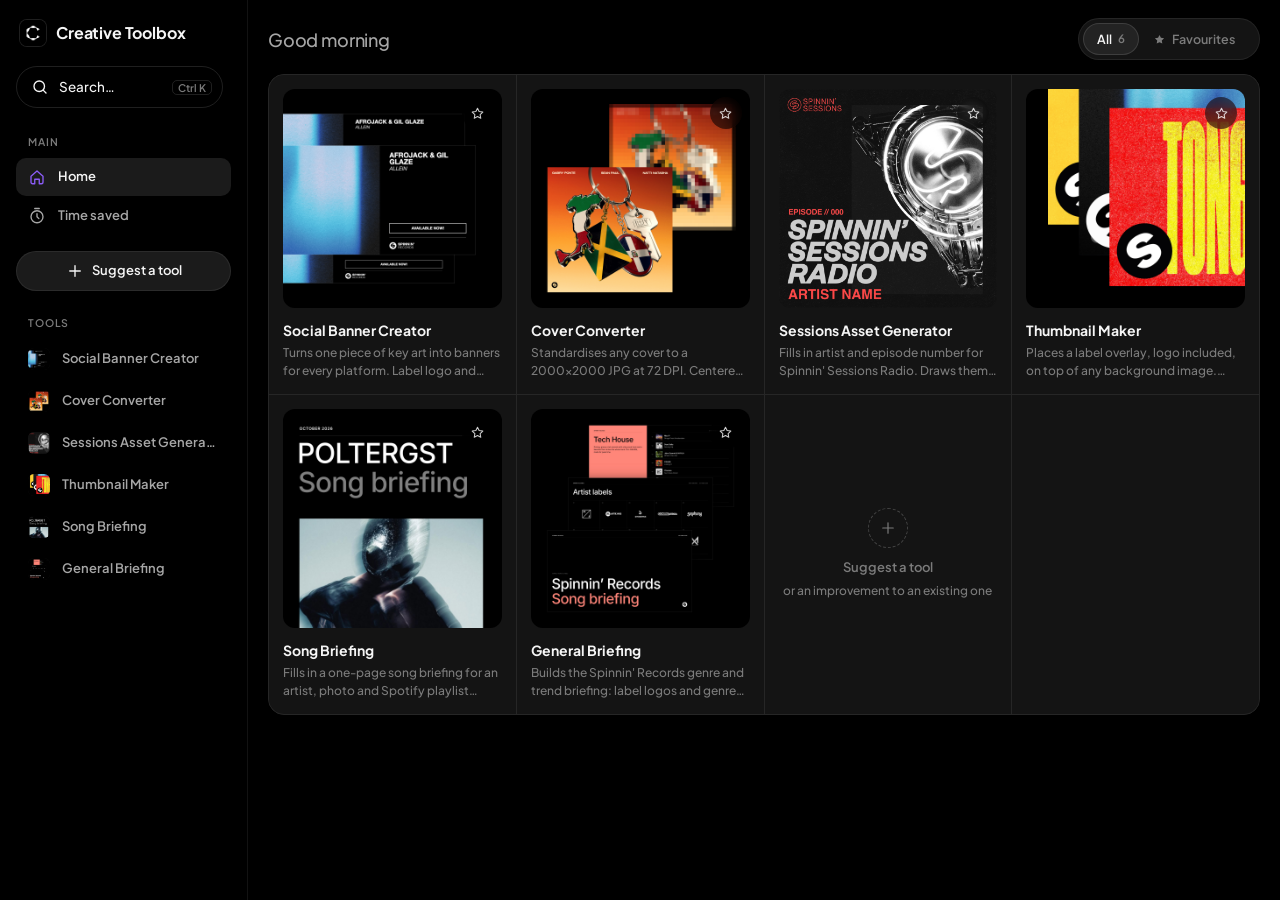
==== index.html @ 14f4c45e "Milestones: 1, 2.5 and 5 hours, then every 5 hours The ring shows the way from the last milestone to" ====
<!DOCTYPE html>
<html lang="en">
<head>
<meta charset="utf-8">
<meta name="viewport" content="width=device-width, initial-scale=1.0">
<title>Creative Toolbox</title>
<link rel="icon" type="image/png" href="favicon.png?v=2">
<link rel="preconnect" href="https://fonts.googleapis.com">
<link rel="preconnect" href="https://fonts.gstatic.com" crossorigin>
<link href="https://fonts.googleapis.com/css2?family=Plus+Jakarta+Sans:wght@400;500;600;700&display=swap" rel="stylesheet">
<link rel="stylesheet" href="shared/motion.css">
<link rel="stylesheet" href="shared/shell.css">
<script src="shared/motion.js" defer></script>
<style>
  /* ---------- Toolbox design system ----------
     An app on black: navigation left, the work on the right.
     Panels are dark grey, grids are divided by hairlines. Colour is small and meaningful:
     purple = selected, orange = a count or a favourite. */
  :root{
    --bg: #000;
    --panel: #141414;
    --panel-2: #1b1b1b;
    --panel-3: #232323;
    --line: rgba(255,255,255,0.07);
    --line-2: rgba(255,255,255,0.12);
    --line-3: rgba(255,255,255,0.2);
    --text: #f5f5f5;
    --muted: #a6a6a6;
    --faint: #7b7b7b;
    --purple: #8b5cf6;
    --orange: #f97316;
    --green: #34d399;
    --red: #f87171;
    --font: 'Plus Jakarta Sans', 'Inter', -apple-system, system-ui, "Segoe UI", Roboto, Helvetica, Arial, sans-serif;
    --r: 16px;
    --r-sm: 10px;
  }
  *{ box-sizing: border-box; }
  html{ background: var(--bg); }
  body{ margin: 0; background: var(--bg); color: var(--text); font: 500 13.5px/1.5 var(--font); -webkit-font-smoothing: antialiased; }
  ::selection{ background: var(--purple); color: #fff; }
  a{ color: inherit; text-decoration: none; }
  button{ font: inherit; color: inherit; cursor: pointer; }
  :focus-visible{ outline: 2px solid var(--purple); outline-offset: 2px; }
  [hidden]{ display: none !important; }
  svg.i{ width: 18px; height: 18px; stroke: currentColor; fill: none; stroke-width: 1.6; stroke-linecap: round; stroke-linejoin: round; flex: none; }

  /* ---------- middle: the work ---------- */
  .center{ min-width: 0; padding: 18px 20px 28px; }
  .bar{ display: flex; align-items: center; gap: 14px; height: 42px; margin-bottom: 14px; }
  .bar h1{ font-size: 18px; font-weight: 700; letter-spacing: -0.01em; margin: 0; }
  .bar h1 span{ font-weight: 500; color: var(--muted); }
  .tabs{ margin-left: auto; display: flex; gap: 22px; }
  .tabs button{ background: none; border: none; padding: 8px 0; font-weight: 600; font-size: 13px; color: var(--faint); border-bottom: 2px solid transparent; transition: color .15s ease, border-color .15s ease; }
  .tabs button:hover{ color: var(--muted); }
  .tabs button.on{ color: var(--text); border-bottom-color: var(--text); }

  /* All / Favourites: a pill that slides to the chosen side */
  .seg{ position: relative; margin-left: auto; display: inline-flex; padding: 4px; border-radius: 9999px; background: var(--panel); border: 1px solid var(--line); }
  .bar-end{ margin-left: auto; display: flex; align-items: center; gap: 10px; }
  .bar-end .seg{ margin-left: 0; }
  .seg-thumb{ position: absolute; top: 4px; bottom: 4px; left: 4px; width: 0; border-radius: 9999px; background: var(--panel-3); box-shadow: inset 0 0 0 1px var(--line-2); transition: left .28s cubic-bezier(.2,.8,.2,1), width .28s cubic-bezier(.2,.8,.2,1); }
  .seg button{ position: relative; z-index: 1; display: inline-flex; align-items: center; gap: 6px; height: 32px; padding: 0 14px; border: none; background: none; border-radius: 9999px; color: var(--faint); font-weight: 600; font-size: 12.5px; transition: color .2s ease; }
  .seg button:hover{ color: var(--muted); }
  .seg button.on{ color: var(--text); }
  .seg button span{ font-weight: 600; color: var(--faint); font-size: 11.5px; }
  .seg svg{ width: 13px; height: 13px; fill: currentColor; }
  .seg button.on svg{ color: var(--orange); }
  .no-favs{ display: flex; flex-direction: column; align-items: center; text-align: center; gap: 6px; padding: 70px 20px; border: 1px dashed var(--line-2); border-radius: var(--r); color: var(--muted); }
  .no-favs span{ width: 48px; height: 48px; border-radius: 9999px; background: var(--panel); display: grid; place-items: center; color: var(--orange); margin-bottom: 6px; }
  .no-favs svg{ width: 20px; height: 20px; fill: currentColor; }
  .no-favs b{ color: var(--text); font-size: 15px; }
  .no-favs p{ margin: 0; font-size: 13px; max-width: 34ch; color: var(--faint); }

  /* tools in a hairline grid, like a calendar month */
  .board{ display: grid; grid-template-columns: repeat(4, minmax(0, 1fr)); gap: 1px; background: #262626; border-radius: var(--r); overflow: hidden; border: 1px solid #262626; }
  .tile-wrap{ position: relative; background: var(--panel); min-height: 100%; }
  .card{ display: flex; flex-direction: column; height: 100%; padding: 14px; transition: background-color .15s ease; }
  a.card:hover{ background: #191919; }
  .card-image{ aspect-ratio: 1 / 1; border-radius: 12px; overflow: hidden; background: #000; display: grid; place-items: center; color: var(--faint); box-shadow: inset 0 0 0 1px var(--line); }
  .card-image img{ width: 100%; height: 100%; object-fit: cover; object-position: top; transition: transform .5s cubic-bezier(.2,.8,.2,1); }
  a.card:hover .card-image img{ transform: scale(1.04); }
  .card-image svg{ width: 34px; height: 34px; stroke: currentColor; fill: none; stroke-width: 1.4; stroke-linecap: round; stroke-linejoin: round; }
  .card-content{ padding-top: 12px; }
  .card-title{ font-size: 14px; font-weight: 700; margin: 0 0 3px; display: flex; align-items: center; gap: 8px; flex-wrap: wrap; }
  .card-desc{ font-size: 12px; font-weight: 500; line-height: 1.5; color: var(--faint); margin: 0; display: -webkit-box; -webkit-line-clamp: 2; -webkit-box-orient: vertical; overflow: hidden; }
  .card-badge{ font-size: 10.5px; font-weight: 700; color: #fff; background: var(--purple); border-radius: 5px; padding: 1px 7px; }
  .card.soon .card-badge{ background: var(--panel-3); color: var(--muted); }
  .card.soon{ opacity: .6; }
  /* favourite: a star on the thumbnail, top right */
  .fav{ position: absolute; top: 22px; right: 22px; width: 32px; height: 32px; border-radius: 9999px; border: none; background: rgba(0,0,0,0.55); backdrop-filter: blur(8px); color: rgba(255,255,255,0.8); display: grid; place-items: center; transition: color .15s ease, background-color .15s ease; }
  .fav:hover{ color: #fff; background: rgba(0,0,0,0.8); }
  .fav svg{ width: 15px; height: 15px; stroke: currentColor; fill: none; stroke-width: 1.7; stroke-linejoin: round; }
  .fav.on{ color: var(--orange); }
  .fav.on svg{ fill: currentColor; }
  .filler{ background: var(--panel); min-height: 160px; }
  .suggest{ display: flex; flex-direction: column; align-items: center; justify-content: center; gap: 10px; background: var(--panel); color: var(--faint); font-weight: 600; font-size: 13px; min-height: 160px; transition: color .15s ease, background-color .15s ease; }
  .suggest:hover{ color: var(--text); background: #191919; }
  .suggest span{ width: 40px; height: 40px; border-radius: 9999px; border: 1px dashed var(--line-3); display: grid; place-items: center; }
  .suggest small{ display: block; margin-top: -6px; font-size: 12px; font-weight: 500; color: var(--faint); }
  .empty{ color: var(--faint); font-size: 13px; padding: 18px 2px; margin: 0; }

  /* time saved view */
  .sheet{ display: grid; grid-template-columns: repeat(12, minmax(0, 1fr)); gap: 1px; background: #262626; border-radius: var(--r); overflow: hidden; border: 1px solid #262626; }
  .cell{ grid-column: span 12; background: var(--panel); padding: 18px 20px 20px; min-width: 0; }
  .c3{ grid-column: span 3; } .c4{ grid-column: span 4; } .c5{ grid-column: span 5; } .c7{ grid-column: span 7; } .c8{ grid-column: span 8; }
  .cell-head{ display: flex; align-items: center; gap: 8px; font-size: 11px; font-weight: 600; letter-spacing: .07em; text-transform: uppercase; color: var(--faint); margin-bottom: 12px; }
  .cell-head .end{ margin-left: auto; text-transform: none; letter-spacing: 0; font-size: 12px; font-weight: 500; }
  .num{ font-size: 30px; font-weight: 700; letter-spacing: -0.02em; line-height: 1.1; }
  .num small{ font-size: 17px; color: var(--muted); font-weight: 600; }
  .num-sub{ font-size: 12.5px; color: var(--muted); margin-top: 4px; font-weight: 500; }
  .up{ display: inline-grid; place-items: center; width: 15px; height: 15px; border-radius: 9999px; background: var(--green); color: #032015; margin-right: 4px; vertical-align: -2px; }
  .up svg{ width: 9px; height: 9px; stroke: currentColor; stroke-width: 3; fill: none; }
  .chart{ position: relative; height: 260px; margin-top: 16px; }
  .chart svg{ width: 100%; height: 100%; display: block; overflow: visible; }
  .chart .axis{ fill: var(--faint); font: 500 11px var(--font); }
  .chart .gl{ stroke: rgba(255,255,255,0.06); }
  .tip{ position: absolute; transform: translate(-50%, calc(-100% - 12px)); background: var(--panel-3); border: 1px solid var(--line-2); border-radius: 10px; padding: 7px 11px; pointer-events: none; white-space: nowrap; font-size: 12px; box-shadow: 0 12px 30px rgba(0,0,0,0.5); }
  .tip span{ color: var(--muted); display: block; margin-bottom: 1px; }
  .tip b{ font-weight: 700; font-size: 13px; }
  .xpill{ position: absolute; bottom: -3px; transform: translateX(-50%); white-space: nowrap; background: var(--purple); color: #fff; border-radius: 6px; padding: 2px 9px; font-size: 11.5px; font-weight: 700; pointer-events: none; }

  /* milestone */
  .milestone{ display: flex; flex-direction: column; }
  /* a ring of ticks, filled up to where the team is */
  .gauge{ position: relative; width: 210px; max-width: 100%; aspect-ratio: 1; margin: 0 auto; }
  .gauge svg{ width: 100%; height: 100%; display: block; }
  .gauge line{ stroke-linecap: round; stroke-width: 3.2; transition: stroke .25s ease; }
  .gauge-in{ position: absolute; inset: 0; display: flex; flex-direction: column; align-items: center; justify-content: center; text-align: center; }
  .gauge-goal{ font-size: 36px; font-weight: 700; letter-spacing: -0.03em; line-height: 1; }
  .gauge-goal small{ font-size: 18px; color: var(--muted); font-weight: 600; }
  .gauge-pct{ font-size: 12px; color: var(--muted); font-weight: 600; margin-top: 6px; }
  .pace{ display: flex; align-items: center; gap: 12px; padding: 12px 14px; border-radius: 12px; background: var(--panel-2); border: 1px solid var(--line); margin-top: 14px; }
  .pace-ic{ width: 32px; height: 32px; border-radius: 9999px; background: rgba(139,92,246,0.22); color: #ddd6fe; display: grid; place-items: center; flex: none; }
  .pace-ic svg{ width: 15px; height: 15px; stroke: currentColor; stroke-width: 2; fill: none; stroke-linecap: round; stroke-linejoin: round; }
  .pace b{ display: block; font-size: 13.5px; font-weight: 700; }
  .pace div span{ display: block; font-size: 12px; color: var(--faint); font-weight: 500; }
  .ms-done{ display: flex; flex-wrap: wrap; gap: 6px; margin-top: 12px; min-height: 22px; }
  .ms-done span{ display: inline-flex; align-items: center; gap: 4px; font-size: 11px; font-weight: 700; border-radius: 6px; padding: 2px 8px; background: var(--panel-3); color: var(--muted); }
  .ms-done svg{ width: 11px; height: 11px; stroke: var(--green); stroke-width: 3; fill: none; }

  /* calendar: one square per day, weeks as columns */
  .cal-top{ display: flex; align-items: flex-end; gap: 36px; margin-bottom: 18px; flex-wrap: wrap; }
  .cal-legend{ margin-left: auto; display: flex; align-items: center; gap: 4px; font-size: 11px; color: var(--faint); font-weight: 600; }
  .cal-legend i{ width: 12px; height: 12px; border-radius: 3px; }
  .cal{ position: relative; display: grid; grid-auto-flow: column; grid-template-rows: auto repeat(7, 1fr); gap: 4px; }
  .cal .m{ font-size: 11px; color: var(--faint); font-weight: 600; height: 16px; white-space: nowrap; }
  .cal .d{ font-size: 10.5px; color: var(--faint); font-weight: 600; display: flex; align-items: center; padding-right: 6px; }
  .cal .c{ aspect-ratio: 1; border-radius: 5px; min-width: 0; }
  .cal .c.future{ background: transparent; box-shadow: inset 0 0 0 1px rgba(255,255,255,0.04); }
  .l0{ background: var(--panel-3); }
  .l1{ background: rgba(139,92,246,0.3); }
  .l2{ background: rgba(139,92,246,0.55); }
  .l3{ background: rgba(139,92,246,0.8); }
  .l4{ background: #a78bfa; }
  .cal .c.today{ box-shadow: 0 0 0 1.5px #fff; }

  .tag{ font-size: 11px; font-weight: 600; color: var(--orange); border: 1px solid rgba(249,115,22,0.4); border-radius: 6px; padding: 2px 8px; }

  /* ---------- responsive ---------- */
  /* wide and very wide screens: more tools per row, so a tile keeps a normal size */
  @media (min-width: 1900px){ .board{ grid-template-columns: repeat(5, minmax(0, 1fr)); } }
  @media (min-width: 2500px){ .board{ grid-template-columns: repeat(6, minmax(0, 1fr)); } }
  @media (max-width: 1180px){
    .board{ grid-template-columns: repeat(3, minmax(0, 1fr)); }
  }
  @media (max-width: 1100px){
    .c4, .c5, .c7, .c8{ grid-column: span 12; }
    .c3{ grid-column: span 6; }
  }
  @media (max-width: 560px){
    .c3{ grid-column: span 12; }
  }
  @media (max-width: 860px){
    .center{ padding: 14px 12px 24px; }
    .board{ grid-template-columns: repeat(2, minmax(0, 1fr)); }
    .card-desc{ display: none; }
    .tabs{ gap: 16px; }
  }
  @media (prefers-reduced-motion: reduce){ .gauge line{ transition: none; } }
</style>
</head>
<body>
<script src="shared/shell.js"></script>
<div class="app" id="app">

  <!-- ===== middle: the work ===== -->
  <main class="center">

    <!-- home: the tools -->
    <section id="view-home" aria-labelledby="homeTitle">
      <div class="bar">
        <h1 id="homeTitle"><span id="greeting">Welcome back</span></h1>
        <div class="seg" role="tablist" aria-label="Show" id="seg">
          <span class="seg-thumb" aria-hidden="true"></span>
          <button type="button" role="tab" class="on" aria-selected="true" data-show="all">All <span id="cAll"></span></button>
          <button type="button" role="tab" aria-selected="false" data-show="fav"><svg viewBox="0 0 24 24"><path d="M12 3.5l2.6 5.3 5.9.9-4.3 4.1 1 5.8L12 16.9l-5.2 2.7 1-5.8-4.3-4.1 5.9-.9z"/></svg>Favourites <span id="cFav"></span></button>
        </div>
      </div>
      <div class="board" id="toolGrid">

        <div class="tile-wrap" data-tool="/banner-generator/">
          <a class="card" href="banner-generator/">
            <div class="card-image"><img src="banner-generator/thumbnail.jpg" alt=""></div>
            <div class="card-content">
              <p class="card-title">Social Banner Creator</p>
              <p class="card-desc">Turns one piece of key art into banners for every platform. Label logo and colours applied automatically.</p>
            </div>
          </a>
        </div>

        <div class="tile-wrap" data-tool="/cover-converter/">
          <a class="card" href="cover-converter/">
            <div class="card-image"><img src="cover-converter/thumbnail.jpg" alt=""></div>
            <div class="card-content">
              <p class="card-title">Cover Converter</p>
              <p class="card-desc">Standardises any cover to a 2000×2000 JPG at 72 DPI. Centered on a black canvas.</p>
            </div>
          </a>
        </div>

        <div class="tile-wrap" data-tool="/sessions-radio-maker/">
          <a class="card" href="sessions-radio-maker/">
            <div class="card-image"><img src="sessions-radio-maker/thumbnail.jpg" alt=""></div>
            <div class="card-content">
              <p class="card-title">Sessions Asset Generator</p>
              <p class="card-desc">Fills in artist and episode number for Spinnin' Sessions Radio. Draws them onto all 9 official templates.</p>
            </div>
          </a>
        </div>

        <div class="tile-wrap" data-tool="/thumbnail-maker/">
          <a class="card" href="thumbnail-maker/">
            <div class="card-image"><img src="thumbnail-maker/thumbnail.jpg" alt=""></div>
            <div class="card-content">
              <p class="card-title">Thumbnail Maker</p>
              <p class="card-desc">Places a label overlay, logo included, on top of any background image. Exports as a 1920×1080 PNG thumbnail.</p>
            </div>
          </a>
        </div>

        <!-- thumbnail: a Song Briefing filled in for POLTERGST, with a POLTERGST photo -->
        <div class="tile-wrap" data-tool="/song-briefing/">
          <a class="card" href="song-briefing/">
            <div class="card-image"><img src="song-briefing/thumbnail.jpg" alt=""></div>
            <div class="card-content">
              <p class="card-title">Song Briefing</p>
              <p class="card-desc">Fills in a one-page song briefing for an artist, photo and Spotify playlist included. Exports as a 1920×1080 vector PDF.</p>
            </div>
          </a>
        </div>

        <!-- a tool still being built gets data-admin-only (only the admin sees it) plus a data-not-admin "Coming soon" tile for everyone else -->
        <div class="tile-wrap" data-tool="/general-briefing/">
          <a class="card" href="general-briefing/">
            <div class="card-image"><img src="general-briefing/thumbnail.jpg" alt=""></div>
            <div class="card-content">
              <p class="card-title">General Briefing</p>
              <p class="card-desc">Builds the Spinnin' Records genre and trend briefing: label logos and genre pages with tracks pulled from Spotify links. Exports as a multi-page vector PDF.</p>
            </div>
          </a>
        </div>

      </div>
      <div class="no-favs" id="noFavs" hidden>
        <span><svg viewBox="0 0 24 24"><path d="M12 3.5l2.6 5.3 5.9.9-4.3 4.1 1 5.8L12 16.9l-5.2 2.7 1-5.8-4.3-4.1 5.9-.9z"/></svg></span>
        <b>No favourites yet</b>
        <p>Click the star on a tool to keep it here and at the top of the sidebar.</p>
      </div>
    </section>

    <!-- time saved -->
    <section id="view-time" hidden aria-labelledby="timeTitle">
      <div class="bar">
        <h1 id="timeTitle">Time saved <span>with the Creative Toolbox</span></h1>
        <div class="bar-end">
          <span class="tag" id="previewTag" hidden>Preview data</span>
        </div>
      </div>
      <div class="sheet">
        <div class="cell c3">
          <div class="cell-head">Time saved</div>
          <div class="num" id="sTime">–</div>
          <div class="num-sub" id="sTimeSub"></div>
        </div>
        <div class="cell c3">
          <div class="cell-head">Time spent</div>
          <div class="num" id="sSpent">–</div>
          <div class="num-sub" id="sSpentSub"></div>
        </div>
        <div class="cell c3">
          <div class="cell-head">Assets exported</div>
          <div class="num" id="sExports">–</div>
          <div class="num-sub" id="sExportsSub"></div>
        </div>
        <div class="cell c3">
          <div class="cell-head">Saves the most</div>
          <div class="num" id="sTop">–</div>
          <div class="num-sub" id="sTopSub"></div>
        </div>
        <div class="cell c8" id="chartCell">
          <div class="cell-head"><span id="chartHead">Per month</span><span class="end" id="chartRange"></span></div>
          <div class="num" id="chartBig">–</div>
          <div class="num-sub" id="chartSub"></div>
          <div class="chart" id="chartBox"></div>
        </div>
        <div class="cell c4 milestone">
          <div class="cell-head">Next milestone<span class="end" id="msLeft"></span></div>
          <div class="gauge" id="gauge">
            <svg viewBox="0 0 200 200" id="gaugeSvg" aria-hidden="true"></svg>
            <div class="gauge-in">
              <span class="gauge-goal" id="msGoal">–</span>
              <span class="gauge-pct" id="msPct"></span>
            </div>
          </div>
          <div class="pace">
            <span class="pace-ic"><svg viewBox="0 0 24 24"><path d="M3 17l5-5 4 4 8-8M15 8h5v5"/></svg></span>
            <div><b id="paceMain">–</b><span id="paceSub"></span></div>
          </div>
          <div class="ms-done" id="msDone"></div>
        </div>
        <div class="cell">
          <div class="cell-head">Every day<span class="end" id="calRange"></span></div>
          <div class="cal-top">
            <div><div class="num" id="calDays" style="font-size:24px">–</div><div class="num-sub" id="calDaysSub"></div></div>
            <div><div class="num" id="calBest" style="font-size:24px">–</div><div class="num-sub" id="calBestSub"></div></div>
            <div class="cal-legend">Less<i class="l0"></i><i class="l1"></i><i class="l2"></i><i class="l3"></i><i class="l4"></i>More</div>
          </div>
          <div class="cal" id="cal"></div>
        </div>
      </div>
    </section>
  </main>

</div>

<script>
(function () {
  const $ = id => document.getElementById(id);
  const served = location.protocol !== 'file:';

  const shell = window.tbShell;
  // ---------- hello (the sidebar shows who is signed in) ----------
  const hour = new Date().getHours();
  const hello = hour < 12 ? 'Good morning' : hour < 18 ? 'Good afternoon' : 'Good evening';
  const firstName = (shell.user.name || '').split(/\s+/)[0];
  $('greeting').textContent = hello + (firstName ? ', ' + firstName : '');
  if (!served) document.querySelectorAll('[data-not-admin]').forEach(e => e.remove());   // a file preview shows the admin's launcher

  // ---------- views: Home and Time saved ----------
  function showView() {
    const time = location.hash === '#time-saved';
    $('view-home').hidden = time; $('view-time').hidden = !time;
    // the milestone ring fills again on every visit
    if (time) { renderChart(); milestoneFor = null; renderMilestone(); renderCalendar(); }
    playView(time);
    window.scrollTo({ top: 0, behavior: 'instant' });
  }
  window.addEventListener('hashchange', showView);

  // ---------- motion: what happens when a view opens (motion.js; it loads after this script) ----------
  function playView(time) {
    if (!window.tbStagger) return;
    if (time) {
      tbStagger($('view-time').querySelectorAll('.bar, .sheet > .cell'), 45);
      playNumbers(); drawChartIn(); fillCalendarIn();
    } else {
      tbIn($('view-home').querySelector('.bar'));
      tbStagger($('toolGrid').children, 35, 40);
    }
  }
  // the numbers count up to their value
  function playNumbers() {
    if (!data.total.exports || !window.tbCount) return;
    tbCount($('sTime'), data.total.minutes, v => fmt(v, true));
    tbCount($('sSpent'), data.total.spent || 0, v => fmt(v, true));
    tbCount($('sExports'), data.total.exports, v => Math.round(v).toLocaleString('en-GB'));
    const top = Object.entries(data.byTool).sort((a, b) => b[1] - a[1])[0];
    if (top) tbCount($('sTop'), top[1], v => fmt(v, true));
    if (period === 'all') tbCount($('chartBig'), data.total.minutes / Math.max(1, data.months || data.series.length), v => fmt(v, true));
  }
  // the line draws itself from left to right, the area under it fades in
  function drawChartIn() {
    const svg = $('chartBox').querySelector('svg'); if (!svg || !svg.animate || matchMedia('(prefers-reduced-motion: reduce)').matches) return;
    const line = svg.querySelector('path[stroke]'), area = svg.querySelector('path[fill^="url"]'), dot = svg.querySelector('circle');
    const len = line.getTotalLength(), ease = 'cubic-bezier(.2,.8,.2,1)';
    line.style.strokeDasharray = len;
    line.animate([{ strokeDashoffset: len }, { strokeDashoffset: 0 }], { duration: 1100, easing: ease, delay: 150, fill: 'backwards' })
      .finished.then(() => { line.style.strokeDasharray = ''; }).catch(() => { });
    if (area) area.animate([{ opacity: 0 }, { opacity: 1 }], { duration: 700, delay: 550, fill: 'backwards' });
    if (dot) dot.animate([{ opacity: 0 }, { opacity: 1 }], { duration: 300, delay: 1150, fill: 'backwards' });
  }
  // the calendar fills week by week
  function fillCalendarIn() {
    if (matchMedia('(prefers-reduced-motion: reduce)').matches) return;
    $('cal').querySelectorAll('.c').forEach(c => {
      if (c.animate) c.animate([{ opacity: 0, transform: 'scale(.4)' }, { opacity: 1, transform: 'none' }],
        { duration: 320, delay: 200 + (+c.dataset.w || 0) * 14, easing: 'cubic-bezier(.2,.8,.2,1)', fill: 'backwards' });
    });
  }
  addEventListener('DOMContentLoaded', () => playView(location.hash === '#time-saved'));

  // ---------- favourites (the sidebar keeps them) ----------
  let showFavs = false;
  const STAR = '<svg viewBox="0 0 24 24"><path d="M12 3.5l2.6 5.3 5.9.9-4.3 4.1 1 5.8L12 16.9l-5.2 2.7 1-5.8-4.3-4.1 5.9-.9z"/></svg>';
  const tileTitle = t => t.querySelector('.card-title').firstChild.textContent.trim();

  function renderTools() {
    const favs = shell.favourites();
    const grid = $('toolGrid'), tiles = [...grid.querySelectorAll('.tile-wrap')];
    grid.querySelectorAll('.filler, .suggest').forEach(e => e.remove());
    tiles.sort((a, b) => (favs.includes(b.dataset.tool) - favs.includes(a.dataset.tool)) || (+a.dataset.order - +b.dataset.order));
    tiles.forEach(t => {
      grid.appendChild(t);
      const on = favs.includes(t.dataset.tool), f = t.querySelector('.fav');
      if (f) { f.classList.toggle('on', on); f.setAttribute('aria-pressed', on); f.setAttribute('aria-label', (on ? 'Remove ' : 'Add ') + tileTitle(t) + (on ? ' from' : ' to') + ' favourites'); }
      t.hidden = showFavs && !on;
    });
    const shown = tiles.filter(t => !t.hidden).length;
    $('noFavs').hidden = !(showFavs && !shown);
    $('cAll').textContent = tiles.filter(t => t.querySelector('a.card')).length;
    $('cFav').textContent = favs.filter(p => tiles.some(t => t.dataset.tool === p)).length || '';
    // close the last row like a calendar month: a "Suggest a tool" cell (not among favourites), then empty cells
    if (shown) {
      const cols = getComputedStyle(grid).gridTemplateColumns.split(' ').length;
      let used = shown;
      if (!showFavs) {
        const sg = document.createElement('a'); sg.className = 'suggest'; sg.href = shell.page('ideas/') + '#new';
        sg.addEventListener('click', e => { e.preventDefault(); shell.suggest(); });   // the Suggest a tool window, right here
        sg.innerHTML = '<span><svg class="i" viewBox="0 0 24 24"><path d="M12 5v14M5 12h14"/></svg></span>Suggest a tool<small>or an improvement to an existing one</small>';
        grid.appendChild(sg); used++;
      }
      const rest = (cols - used % cols) % cols;
      for (let i = 0; i < rest; i++) { const f = document.createElement('div'); f.className = 'filler'; f.setAttribute('aria-hidden', 'true'); grid.appendChild(f); }
    }
    grid.hidden = !shown;
  }
  [...document.querySelectorAll('#toolGrid .tile-wrap')].forEach((t, i) => {
    t.dataset.order = i;
    if (!t.dataset.tool) return;
    const b = document.createElement('button'); b.type = 'button'; b.className = 'fav'; b.innerHTML = STAR;
    b.addEventListener('click', () => { shell.toggleFavourite(t.dataset.tool); if (window.tbIn) tbIn(t); });
    t.appendChild(b);
  });
  // the All / Favourites switch
  function moveThumb(seg) {
    seg = seg || $('seg');
    const on = seg.querySelector('button.on'), th = seg.querySelector('.seg-thumb');
    if (!on.offsetWidth) return;   // not visible yet
    th.style.left = on.offsetLeft + 'px'; th.style.width = on.offsetWidth + 'px';
  }
  $('seg').querySelectorAll('button').forEach(b => b.addEventListener('click', () => {
    if (b.classList.contains('on')) return;
    $('seg').querySelectorAll('button').forEach(x => { x.classList.toggle('on', x === b); x.setAttribute('aria-selected', x === b); });
    showFavs = b.dataset.show === 'fav'; renderTools(); moveThumb();
    if (showFavs && !shell.favourites().length) { if (window.tbIn) tbIn($('noFavs')); }
    else if (window.tbStagger) tbStagger($('toolGrid').children, 30);
  }));
  document.fonts && document.fonts.ready.then(() => moveThumb($('seg')));
  let rcols = 0;
  window.addEventListener('resize', () => { const c = getComputedStyle($('toolGrid')).gridTemplateColumns.split(' ').length; if (c !== rcols) { rcols = c; renderTools(); } });

  // ---------- numbers: from /api/stats online; sample numbers only when this file is opened on its own ----------
  const TOOL_NAMES = { '/banner-generator/': 'Social Banner Creator', '/cover-converter/': 'Cover Converter', '/sessions-radio-maker/': 'Sessions Asset Generator',
    '/thumbnail-maker/': 'Thumbnail Maker', '/song-briefing/': 'Song Briefing', '/general-briefing/': 'General Briefing' };
  const PERIOD_TEXT = { '24h': 'in the last 24 hours', week: 'in the last 7 days', month: 'in the last 30 days', year: 'in the last 12 months' };
  const PREV_TEXT = { '24h': 'the 24 hours before', week: 'the 7 days before', month: 'the 30 days before', year: 'the year before' };
  const dayKey = d => d.getFullYear() + '-' + String(d.getMonth() + 1).padStart(2, '0') + '-' + String(d.getDate()).padStart(2, '0');

  // a made-up year of use for the preview: busy on weekdays, quiet in weekends, growing over time
  const PREVIEW_DAYS = (() => {
    const out = {}, now = new Date();
    for (let i = 0; i < 230; i++) {
      const d = new Date(now); d.setDate(now.getDate() - i);
      const wk = d.getDay() % 6 !== 0, seed = (i * 37 + d.getDate() * 11) % 10;
      if (wk ? seed > 1 : seed > 7) out[dayKey(d)] = Math.round((wk ? 40 + seed * 18 : 20) * (1.4 - i / 300));
    }
    return out;
  })();
  function previewStats(period) {
    const now = new Date(), sum = (from, to) => { let t = 0; for (const [k, v] of Object.entries(PREVIEW_DAYS)) { const d = new Date(k + 'T12:00'); if (d > from && d <= to) t += v; } return t; };
    const back = n => { const d = new Date(now); d.setDate(d.getDate() - n); return d; };
    const N = { '24h': 1, week: 7, month: 30, year: 365 }[period];
    const all = Object.values(PREVIEW_DAYS).reduce((a, b) => a + b, 0);
    const minutes = period === 'all' ? all : period === '24h' ? 190 : sum(back(N), now);
    let series = [], unit = 'month';
    if (period === '24h') { unit = 'hour'; series = Array.from({ length: 24 }, (_, i) => { const h = (now.getHours() - 23 + i + 24) % 24; return [String(h).padStart(2, '0') + ':00', h >= 9 && h <= 18 ? [8, 14, 22, 30, 12, 18, 26, 20, 16, 9][h - 9] : 0]; }); }
    else if (period === 'week' || period === 'month') { unit = 'day'; series = Array.from({ length: N }, (_, i) => { const d = back(N - 1 - i); return [period === 'week' ? d.toLocaleDateString('en-GB', { weekday: 'short' }) : d.toLocaleDateString('en-GB', { day: 'numeric', month: 'short' }).replace('Sept', 'Sep'), PREVIEW_DAYS[dayKey(d)] || 0]; }); }
    else {
      const months = period === 'year' ? 12 : 8;
      series = Array.from({ length: months }, (_, i) => { const d = new Date(now.getFullYear(), now.getMonth() - (months - 1 - i), 1); let t = 0;
        for (const [k, v] of Object.entries(PREVIEW_DAYS)) if (k.startsWith(dayKey(d).slice(0, 7))) t += v; return [d.toLocaleString('en-US', { month: 'short' }), t]; });
    }
    const top = minutes * 0.29;
    return { preview: true, period, unit, series, total: { minutes, spent: Math.round(minutes / 4), exports: Math.round(minutes / 3.9), since: 'March 2026' },
      previous: period === 'all' ? null : { minutes: period === '24h' ? 160 : sum(back(2 * N), back(N)) || Math.round(minutes * 0.85) },
      byTool: { '/sessions-radio-maker/': Math.round(top) }, allTime: { minutes: all }, days: PREVIEW_DAYS, months: series.length };
  }

  const EMPTY = { preview: false, period: 'all', unit: 'month', series: [], total: { minutes: 0, spent: 0, exports: 0, since: null }, previous: null, byTool: {}, allTime: { minutes: 0 }, days: {} };
  let period = 'all', data = served ? EMPTY : previewStats('all');
  const fmt = (min, small) => {
    const h = Math.floor(min / 60), m = Math.round(min % 60), u = s => small ? '<small>' + s + '</small>' : s;
    return h ? h.toLocaleString('en-GB') + u('h') + (h < 100 && m ? ' ' + m + u('m') : '') : m + u('m');
  };

  function renderStats() {
    $('previewTag').hidden = !data.preview;
    const when = period === 'all' ? (data.total.since ? 'since ' + data.total.since : '') : PERIOD_TEXT[period];
    $('chartHead').textContent = data.unit === 'hour' ? 'Per hour' : data.unit === 'day' ? 'Per day' : 'Per month';
    $('chartRange').textContent = when;
    if (!data.total.exports) {   // nothing exported in this period
      const none = period === 'all' ? 'Appears after the first export' : 'No exports ' + PERIOD_TEXT[period];
      $('sTime').innerHTML = '0<small>h</small>'; $('sTimeSub').textContent = none;
      $('sSpent').innerHTML = '0<small>h</small>'; $('sSpentSub').textContent = 'Active time in the tools';
      $('sExports').textContent = '0'; $('sExportsSub').textContent = 'Every file made in a tool counts';
      $('sTop').innerHTML = '–'; $('sTopSub').textContent = '';
      $('chartBig').innerHTML = '–'; $('chartSub').textContent = '';
      return;
    }
    $('sTime').innerHTML = fmt(data.total.minutes, true);
    $('sTimeSub').textContent = data.total.minutes >= 480 ? '≈ ' + Math.round(data.total.minutes / 480) + ' working days ' + when : when;
    $('sSpent').innerHTML = fmt(data.total.spent || 0, true);
    $('sSpentSub').textContent = 'active in the tools · saves 4× as much';
    $('sExports').textContent = data.total.exports.toLocaleString('en-GB');
    $('sExportsSub').textContent = when;
    const top = Object.entries(data.byTool).sort((a, b) => b[1] - a[1])[0];
    $('sTop').innerHTML = top ? fmt(top[1], true) : '–';
    $('sTopSub').textContent = top ? 'with ' + (TOOL_NAMES[top[0]] || top[0]) : '';
    // the big number above the chart: compared with the period before, or the monthly average for all time
    const UP = '<span class="up"><svg viewBox="0 0 24 24"><path d="M12 19V5M6 11l6-6 6 6"/></svg></span>';
    if (period === 'all') {
      $('chartBig').innerHTML = fmt(data.total.minutes / Math.max(1, data.months || data.series.length), true);
      $('chartSub').textContent = 'saved per month on average';
    } else if (data.previous && data.previous.minutes) {
      const pct = Math.round((data.total.minutes - data.previous.minutes) / data.previous.minutes * 100);
      $('chartBig').innerHTML = (pct >= 0 ? '+' : '−') + Math.abs(pct) + '<small>%</small>';
      $('chartSub').innerHTML = (pct >= 0 ? UP + 'more' : 'less') + ' saved than ' + PREV_TEXT[period];
    } else {
      $('chartBig').innerHTML = fmt(data.total.minutes, true);
      $('chartSub').textContent = 'saved ' + PERIOD_TEXT[period] + ' · nothing to compare with yet';
    }
  }

  // the numbers (all time); the API can also answer per period, the page uses all time
  const cache = {};
  async function loadPeriod(p) {
    period = p;
    if (!served) data = previewStats(p);
    else if (cache[p]) data = cache[p];
    else { try { const r = await fetch('/api/stats?period=' + p); if (r.ok) data = cache[p] = await r.json(); } catch (e) { } }
    if (p !== period) return;   // a newer click won
    renderStats(); renderChart(); renderMilestone(); renderCalendar();
    // the real numbers arrive while Time saved is open: they count up and draw in, like on a visit
    if (served && !$('view-time').hidden) { playNumbers(); drawChartIn(); fillCalendarIn(); }
  }

  // ---------- area chart ----------
  const NS = 'http://www.w3.org/2000/svg';
  const svgEl = (tag, attrs) => { const e = document.createElementNS(NS, tag); for (const k in attrs) e.setAttribute(k, attrs[k]); return e; };
  function smooth(pts) {
    let d = 'M' + pts[0][0] + ',' + pts[0][1];
    for (let i = 0; i < pts.length - 1; i++) { const [x0, y0] = pts[i], [x1, y1] = pts[i + 1], cx = (x1 - x0) / 2; d += ' C' + (x0 + cx) + ',' + y0 + ' ' + (x1 - cx) + ',' + y1 + ' ' + x1 + ',' + y1; }
    return d;
  }
  let chartSize = '', calSize = 0;   // the size each was last drawn at, so a resize only redraws when it really changed
  function renderChart() {
    const box = $('chartBox'); if (!box.clientWidth) return; box.innerHTML = '';
    chartSize = box.clientWidth + 'x' + box.clientHeight;
    if (!data.series.length || !data.total.exports) { box.innerHTML = '<p class="empty">The chart fills up once the tools are used.</p>'; return; }
    const rows = data.series, W = box.clientWidth, H = box.clientHeight || 260, L = 36, R = 14, T = 10, B = 30;
    const maxH = Math.max(1, ...rows.map(r => r[1])) / 60;
    const step = [0.25, 0.5, 1, 2, 5, 10, 20, 25, 50, 100, 200, 250, 500].find(s => s * 4 >= maxH * 1.08) || 500, top = step * 4;
    const x = i => L + (W - L - R) * (rows.length === 1 ? 0.5 : i / (rows.length - 1)), y = v => T + (H - T - B) * (1 - v / 60 / top);
    const svg = svgEl('svg', { viewBox: `0 0 ${W} ${H}`, role: 'img', 'aria-label': 'Hours saved per month' });
    const defs = svgEl('defs', {}), grad = svgEl('linearGradient', { id: 'fillG', x1: 0, y1: 0, x2: 0, y2: 1 });
    grad.appendChild(svgEl('stop', { offset: '0%', 'stop-color': '#8b5cf6', 'stop-opacity': 0.28 }));
    grad.appendChild(svgEl('stop', { offset: '100%', 'stop-color': '#8b5cf6', 'stop-opacity': 0 }));
    defs.appendChild(grad); svg.appendChild(defs);
    for (let i = 0; i <= 4; i++) {
      const yy = T + (H - T - B) * (1 - i / 4);
      svg.appendChild(svgEl('line', { x1: L, x2: W - R, y1: yy, y2: yy, class: 'gl' }));
      const t = svgEl('text', { x: L - 10, y: yy + 4, 'text-anchor': 'end', class: 'axis' }); t.textContent = step < 1 ? Math.round(step * i * 60) + 'm' : step * i + 'h'; svg.appendChild(t);
    }
    const pts = rows.map((r, i) => [x(i), y(r[1])]), line = smooth(pts);
    const area = svgEl('path', { d: line + ` L${pts[pts.length - 1][0]},${H - B} L${pts[0][0]},${H - B} Z`, fill: 'url(#fillG)' });
    const path = svgEl('path', { d: line, fill: 'none', stroke: '#a78bfa', 'stroke-width': 2, 'stroke-linejoin': 'round' });
    svg.append(area, path);
    // labels under the chart: every month of a year when there is room, otherwise about ten
    const every = data.unit === 'month' && rows.length <= 12 && W >= 480 ? 1 : Math.ceil(rows.length / (W < 480 ? 6 : 10));
    const labels = rows.map((r, i) => { const t = svgEl('text', { x: x(i), y: H - 8, 'text-anchor': 'middle', class: 'axis' }); t.textContent = (rows.length - 1 - i) % every ? '' : r[0]; svg.appendChild(t); return t; });
    const guide = svgEl('line', { y1: T, y2: H - B, stroke: 'rgba(255,255,255,0.3)', 'stroke-width': 1, 'stroke-dasharray': '3 4' });
    const dot = svgEl('circle', { r: 5, fill: '#fff', stroke: '#8b5cf6', 'stroke-width': 3 });
    svg.append(guide, dot); box.appendChild(svg);
    const tip = document.createElement('div'), pill = document.createElement('div'); tip.className = 'tip'; pill.className = 'xpill'; box.append(tip, pill);
    // hover follows the mouse smoothly along the line; the numbers are those of the nearest point
    const len0 = path.getTotalLength(), samples = [];
    for (let k = 0; k <= 400; k++) { const q = path.getPointAtLength(len0 * k / 400); samples.push([q.x, q.y]); }
    const yAt = xx => {   // the line's height at xx (the line runs left to right, so a binary search works)
      let lo = 0, hi = samples.length - 1;
      while (hi - lo > 1) { const mid = (lo + hi) >> 1; if (samples[mid][0] < xx) lo = mid; else hi = mid; }
      const [x0, y0] = samples[lo], [x1, y1] = samples[hi];
      return x1 === x0 ? y0 : y0 + (y1 - y0) * (xx - x0) / (x1 - x0);
    };
    let shown = -1, cur = pts[rows.length - 1][0], anim = 0;
    const tipLabel = document.createElement('span'), tipValue = document.createElement('b'); tip.append(tipLabel, tipValue);
    const minutesAt = yy => Math.max(0, (1 - (yy - T) / (H - T - B)) * top * 60);   // the line's height, back in minutes
    function place(xx) {
      cur = xx = Math.min(Math.max(xx, pts[0][0]), pts[pts.length - 1][0]);
      const yy = yAt(xx);
      guide.setAttribute('x1', xx); guide.setAttribute('x2', xx); dot.setAttribute('cx', xx); dot.setAttribute('cy', yy);
      let i = 0; pts.forEach((p, k) => { if (Math.abs(p[0] - xx) < Math.abs(pts[i][0] - xx)) i = k; });
      if (i !== shown) {   // the label changes per point
        shown = i;
        const r = rows[i], prev = rows[i - 1], ch = prev && prev[1] ? Math.round((r[1] - prev[1]) / prev[1] * 100) : null;
        tipLabel.textContent = r[0] + (ch === null ? '' : ' · ' + (ch >= 0 ? '+' : '') + ch + '%');
        pill.textContent = r[0];
      }
      // the label under the chart slides along with the mouse; axis labels fade out where it passes
      const pw = pill.offsetWidth / 2 || 22, px = Math.min(Math.max(xx, pw), W - pw);
      pill.style.left = px + 'px';
      labels.forEach(l => { const d = Math.abs(+l.getAttribute('x') - px); l.style.opacity = Math.min(1, Math.max(0, (d - pw) / 26)); });
      // the time follows the line, so it counts along smoothly; on a point it is that point's exact number
      const onPoint = Math.abs(pts[i][0] - xx) < 1.5;
      tipValue.textContent = fmt(onPoint ? rows[i][1] : minutesAt(yy)) + ' saved';
      const half = tip.offsetWidth / 2;
      tip.style.left = Math.min(Math.max(xx, half), W - half) + 'px'; tip.style.top = yy + 'px';
    }
    function glideTo(target) {   // back to the newest point, gently
      cancelAnimationFrame(anim);
      const from = cur, t0 = performance.now();
      const step = now => { const k = Math.min(1, (now - t0) / 350), e = 1 - Math.pow(1 - k, 3); place(from + (target - from) * e); if (k < 1) anim = requestAnimationFrame(step); };
      anim = requestAnimationFrame(step);
    }
    svg.addEventListener('mousemove', e => {
      cancelAnimationFrame(anim);
      const rect = svg.getBoundingClientRect();
      place((e.clientX - rect.left) / rect.width * W);
    });
    svg.addEventListener('mouseleave', () => glideTo(pts[rows.length - 1][0]));
    place(cur);
    const len = len0; path.style.strokeDasharray = len; path.style.strokeDashoffset = len; area.style.opacity = 0; area.style.transition = 'opacity .8s ease .3s';
    requestAnimationFrame(() => { path.style.transition = 'stroke-dashoffset 1.1s cubic-bezier(.2,.8,.2,1)'; path.style.strokeDashoffset = 0; area.style.opacity = 1; });
  }



  // ---------- milestone ----------
  // 1, 2.5, 5 hours, then every 5 hours (the same list as worker/usage.js)
  const milestones = h => { const l = [1, 2.5, 5]; for (let m = 10; m <= h + 5; m += 5) l.push(m); return l; };
  let milestoneFor = null;   // the total it was last drawn for, so new numbers arriving for the same total do not replay it
  function renderMilestone() {
    const all = data.allTime ? data.allTime.minutes : 0;
    if (all === milestoneFor && $('gaugeSvg').childElementCount) return;
    milestoneFor = all;
    const h = all / 60, list = milestones(h), next = list.find(m => m > h), prev = list.filter(m => m <= h).pop() || 0;
    // the ring shows the way from the last milestone to the next one
    const pct = Math.min(100, (h - prev) / (next - prev) * 100), left = Math.max(0, next * 60 - all);
    $('msGoal').innerHTML = next.toLocaleString('en-GB') + '<small>h</small>';
    $('msPct').textContent = h ? fmt(all) + ' · ' + Math.floor(pct) + '%' : 'the first goal';
    $('msLeft').textContent = fmt(left) + ' to go';
    // the ring: 60 ticks over three quarters of a circle, opening at the bottom
    const svg = $('gaugeSvg'), N = 60, on = Math.round(pct / 100 * N); svg.innerHTML = '';
    for (let i = 0; i < N; i++) {
      const a = (135 + i / (N - 1) * 270) * Math.PI / 180, r1 = 82, r2 = i % 5 ? 92 : 96;
      const l = document.createElementNS('http://www.w3.org/2000/svg', 'line');
      l.setAttribute('x1', 100 + r1 * Math.cos(a)); l.setAttribute('y1', 100 + r1 * Math.sin(a));
      l.setAttribute('x2', 100 + r2 * Math.cos(a)); l.setAttribute('y2', 100 + r2 * Math.sin(a));
      l.setAttribute('stroke', 'rgba(255,255,255,0.12)');
      if (i < on) setTimeout(() => l.setAttribute('stroke', i === on - 1 ? '#fff' : '#8b5cf6'), 200 + i * 14);
      svg.appendChild(l);
    }
    // the pace of the last 30 days
    const today = new Date(); let recent = 0;
    for (let i = 0; i < 30; i++) { const d = new Date(today); d.setDate(today.getDate() - i); recent += (data.days || {})[dayKey(d)] || 0; }
    const perDay = recent / 30;
    if (perDay > 0 && left > 0) {
      const days = Math.ceil(left / perDay), when = new Date(today); when.setDate(today.getDate() + days);
      const part = when.getDate() <= 10 ? 'early' : when.getDate() <= 20 ? 'mid' : 'late';
      $('paceMain').textContent = 'At this pace: ≈ ' + (days < 14 ? days + (days === 1 ? ' day' : ' days') : Math.round(days / 7) + ' weeks');
      $('paceSub').textContent = part + ' ' + when.toLocaleString('en-US', { month: 'short' }) + ' · ' + fmt(perDay * 7) + ' saved a week lately';
    } else {
      $('paceMain').textContent = h ? 'No exports in the last 30 days' : 'Every export counts';
      $('paceSub').textContent = 'Use a tool to get closer to ' + next + 'h';
    }
    const done = $('msDone'); done.innerHTML = '';
    list.filter(m => m <= h).slice(-4).forEach(m => {
      const c = document.createElement('span'); c.innerHTML = '<svg viewBox="0 0 24 24"><path d="M5 12l5 5 9-10"/></svg>'; c.appendChild(document.createTextNode(m.toLocaleString('en-GB') + 'h')); done.appendChild(c);
    });
  }

  // ---------- calendar: time saved per day ----------
  function renderCalendar() {
    const box = $('cal'); if (!box.clientWidth && !box.parentElement.clientWidth) return;
    calSize = box.parentElement.clientWidth;
    const width = box.parentElement.clientWidth - 40, weeks = Math.max(8, Math.min(52, Math.floor((width - 34) / 26)));
    box.innerHTML = ''; box.style.gridTemplateColumns = '30px repeat(' + weeks + ', minmax(0, 1fr))';
    const today = new Date(); today.setHours(0, 0, 0, 0);
    const start = new Date(today); start.setDate(today.getDate() - ((today.getDay() + 6) % 7) - (weeks - 1) * 7);   // a Monday
    const vals = Object.values(data.days || {}).filter(v => v > 0).sort((a, b) => a - b);
    const q = p => vals.length ? vals[Math.min(vals.length - 1, Math.floor(vals.length * p))] : 1;
    const level = v => !v ? 0 : v <= q(0.25) ? 1 : v <= q(0.5) ? 2 : v <= q(0.8) ? 3 : 4;
    // first column: weekday names
    box.appendChild(document.createElement('span'));
    ['Mon', '', 'Wed', '', 'Fri', '', 'Sun'].forEach(n => { const e = document.createElement('span'); e.className = 'd'; e.textContent = n; box.appendChild(e); });
    let used = 0, best = null, lastMonth = -1;
    for (let w = 0; w < weeks; w++) {
      const first = new Date(start); first.setDate(start.getDate() + w * 7);
      const m = document.createElement('span'); m.className = 'm';
      if (first.getMonth() !== lastMonth && first.getDate() <= 7) { m.textContent = first.toLocaleString('en-US', { month: 'short' }); lastMonth = first.getMonth(); }
      box.appendChild(m);
      for (let d = 0; d < 7; d++) {
        const day = new Date(first); day.setDate(first.getDate() + d);
        const c = document.createElement('span'), v = (data.days || {})[dayKey(day)] || 0, future = day > today;
        c.className = 'c ' + (future ? 'future' : 'l' + level(v)) + (+day === +today ? ' today' : '');
        c.dataset.w = w;
        if (!future) {
          c.title = day.toLocaleDateString('en-GB', { weekday: 'short', day: 'numeric', month: 'short' }) + ' · ' + (v ? fmt(v) + ' saved' : 'not used');
          if (v) { used++; if (!best || v > best.v) best = { v, day }; }
        }
        box.appendChild(c);
      }
    }
    const span = Math.round((today - start) / 864e5) + 1;
    $('calRange').textContent = 'last ' + weeks + ' weeks';
    $('calDays').textContent = used + ' days';
    $('calDaysSub').textContent = 'with exports, out of the last ' + span;
    $('calBest').textContent = best ? fmt(best.v) : '–';
    $('calBestSub').textContent = best ? 'best day · ' + best.day.toLocaleDateString('en-GB', { weekday: 'short', day: 'numeric', month: 'short' }) : 'best day appears after the first export';
  }

  shell.onChange(renderTools);

  // ---------- draw ----------
  renderTools(); renderStats(); showView(); moveThumb();
  // online: the real numbers for the whole team
  if (served) loadPeriod('all');
  // redraw only after a real change of size (a window resize), not when the view just became visible
  let rt = 0; new ResizeObserver(() => {
    clearTimeout(rt);
    rt = setTimeout(() => {
      const c = $('chartBox'), size = c.clientWidth + 'x' + c.clientHeight;
      if (c.clientWidth && size !== chartSize) renderChart();
      const w = $('cal').parentElement.clientWidth;
      if (w && w !== calSize) renderCalendar();
    }, 150);
  }).observe($('chartBox'));
})();
</script>
</body>
</html>
---- shared/motion.css ----
/* Toolbox motion: one calm system for every page.
   fast 150 ms  hover, press, colour changes
   base 250 ms  things that appear (panels, lists, messages)
   page 280 ms  going from one page to another
   Everything that moves slides up a few pixels and fades in; nothing bounces.
   With "reduce motion" switched on in the OS, all of it is off. */

:root {
  --tb-fast: .15s;
  --tb-base: .25s;
  --tb-ease: cubic-bezier(.2, .8, .2, 1);
}

/* ---- between pages: the sidebar stays where it is, only the page itself changes ----
   The old page fades out quickly, the new one fades in while its parts come in one after another (motion.js). */
@view-transition { navigation: auto; }
::view-transition-old(root) { animation: tb-page-out .14s ease both; }
::view-transition-new(root) { animation: tb-page-in .22s ease both; }
::view-transition-group(tb-nav), ::view-transition-group(tb-top) { animation-duration: 0s; }
::view-transition-old(tb-nav), ::view-transition-old(tb-top) { animation: tb-page-out .2s ease both; }
::view-transition-new(tb-nav), ::view-transition-new(tb-top) { animation: tb-page-in .2s ease both; }
@keyframes tb-page-out { to { opacity: 0; } }
@keyframes tb-page-in { from { opacity: 0; } }

html { scroll-behavior: smooth; }

/* ---- state changes fade instead of snapping (a component that sets its own transition keeps it) ---- */
:where(a, button, input, select, textarea, label, .chip, .sw, .tab, .pg, .sub, .queue-item) {
  transition: color var(--tb-fast) ease, background-color var(--tb-fast) ease, border-color var(--tb-fast) ease,
    outline-color var(--tb-fast) ease, opacity var(--tb-fast) ease, transform .1s ease;
}

/* ---- entry: added by motion.js (tbIn) to things that are new on the page ---- */
@keyframes tb-in { from { opacity: 0; transform: translateY(8px); } }
@keyframes tb-fade { from { opacity: 0; } }
@keyframes tb-bump { 40% { transform: translateY(-4px) scale(1.08); } }
.tb-in { animation: tb-in .38s var(--tb-ease) both; }
.tb-fade { animation: tb-fade .2s ease both; }
.tb-bump { animation: tb-bump .35s var(--tb-ease); }

/* ---- things shown with .visible / .open, or by removing [hidden], fade in on their own ---- */
:where(.visible, .open, .nt-panel, .done, .update) {
  transition: opacity var(--tb-base) var(--tb-ease), transform var(--tb-base) var(--tb-ease);
}
@starting-style {
  :where(.visible, .open, .done, .update) { opacity: 0; transform: translateY(6px); }
  :where(.nt-panel) { opacity: 0; transform: translateY(-4px) scale(.98); }
}

/* ---- images fade in once loaded instead of popping in ---- */
img.tb-img { opacity: 0; transition: opacity .3s ease; }
img.tb-img.tb-img-in { opacity: 1; }

@media (prefers-reduced-motion: reduce) {
  ::view-transition-old(root), ::view-transition-new(root) { animation: none; }
  html { scroll-behavior: auto; }
  .tb-in, .tb-fade, .tb-bump { animation: none; }
  img.tb-img { opacity: 1; transition: none; }
}
---- shared/shell.css ----
/* The Creative Toolbox app shell: the same sidebar, search (⌘K) and profile on every page.
   Pages load this file in <head> and shared/shell.js as the first thing in <body>.
   Everything here starts with tb- so it never clashes with a tool's own styles. */
@import url('https://fonts.googleapis.com/css2?family=Plus+Jakarta+Sans:wght@400;500;600;700&display=swap');

:root{
  --tb-nav: 248px;
  --tb-bg: #000;
  --tb-panel: #141414;
  --tb-panel-2: #1b1b1b;
  --tb-panel-3: #232323;
  --tb-line: rgba(255,255,255,0.07);
  --tb-line-2: rgba(255,255,255,0.12);
  --tb-line-3: rgba(255,255,255,0.2);
  --tb-text: #f5f5f5;
  --tb-muted: #a6a6a6;
  --tb-faint: #7b7b7b;
  --tb-purple: #8b5cf6;
  --tb-orange: #f97316;
  --tb-red: #f87171;
  --tb-font: 'Plus Jakarta Sans', 'Inter', -apple-system, system-ui, "Segoe UI", Roboto, Helvetica, Arial, sans-serif;
}
/* the small sidebar only exists on bigger screens; a phone always gets the full menu */
@media (min-width: 861px){ html.tb-mini{ --tb-nav: 72px; } }
/* the page itself moves over to make room for the sidebar */
html{ padding-left: var(--tb-nav); background: var(--tb-bg); }
@view-transition{ navigation: auto; }
.tb-nav{ view-transition-name: tb-nav; }
.tb-top{ view-transition-name: tb-top; }
/* making the sidebar smaller or wider slides (switched on after the first paint, so a page never opens with a slide) */
html.tb-ready{ transition: padding-left .3s cubic-bezier(.2,.8,.2,1); }
html.tb-ready .tb-nav{ transition: width .3s cubic-bezier(.2,.8,.2,1), padding .3s cubic-bezier(.2,.8,.2,1), transform .25s cubic-bezier(.2,.8,.2,1); }
html.tb-swap .tb-scroll, html.tb-swap .tb-search, html.tb-swap .tb-me, html.tb-swap .tb-head{ animation: tb-swap .3s ease; }
@keyframes tb-swap{ 0%{ opacity: 1; } 30%{ opacity: 0; } 100%{ opacity: 1; } }

/* ---------- sidebar ---------- */
.tb-nav{ position: fixed; z-index: 70; left: 0; top: 0; bottom: 0; width: var(--tb-nav); display: flex; flex-direction: column; padding: 20px 16px 12px;
  border-right: 1px solid var(--tb-line); background: var(--tb-bg); color: var(--tb-text); font: 500 13.5px/1.5 var(--tb-font); -webkit-font-smoothing: antialiased; text-align: left; }
.tb-nav *, .tb-palette *{ box-sizing: border-box; }
.tb-nav a, .tb-palette a{ color: inherit; text-decoration: none; }
.tb-nav button, .tb-palette button{ font: inherit; color: inherit; cursor: pointer; transform: none; }
.tb-nav button:active{ transform: none; }
.tb-nav :focus-visible, .tb-palette :focus-visible{ outline: 2px solid var(--tb-purple); outline-offset: 2px; }
.tb-nav svg.tb-i, .tb-palette svg.tb-i, .tb-top svg.tb-i{ width: 18px; height: 18px; fill: none; stroke: currentColor; stroke-width: 1.8; stroke-linecap: round; stroke-linejoin: round; flex: none; }
.tb-nav [hidden], .tb-palette[hidden], .tb-palette [hidden]{ display: none !important; }

.tb-scroll{ flex: 1; min-height: 0; overflow-y: auto; scrollbar-width: none; margin: 0 -4px; padding: 0 4px; }
.tb-scroll::-webkit-scrollbar{ display: none; }
.tb-head{ display: flex; align-items: center; gap: 6px; padding: 0 4px; margin: 0 0 20px; }
.tb-brand img{ width: 26px; height: 26px; border-radius: 7px; flex: none; box-shadow: 0 0 0 1px var(--tb-line-2); }
.tb-brand{ display: flex; align-items: center; gap: 10px; font-weight: 700; font-size: 16px; letter-spacing: -0.01em; margin-right: auto; white-space: nowrap; min-width: 0; }
.tb-ic{ position: relative; width: 34px; height: 34px; padding: 0; border-radius: 9999px; background: var(--tb-panel-2); border: 1px solid var(--tb-line); display: grid; place-items: center; color: var(--tb-muted); flex: none; }
.tb-ic:hover{ color: var(--tb-text); border-color: var(--tb-line-2); }
.tb-ic svg.tb-i{ width: 16px; height: 16px; }
/* make the sidebar smaller / wider: a handle on its edge that shows when you are near it */
.tb-edge{ position: absolute; top: 50%; margin-top: -13px; right: -13px; z-index: 2; width: 26px; height: 26px; padding: 0; border-radius: 9999px; background: var(--tb-panel-2); border: 1px solid var(--tb-line-2);
  display: grid; place-items: center; color: var(--tb-muted); opacity: 0; transition: opacity .18s ease, color .15s ease, border-color .15s ease; }
.tb-nav:hover .tb-edge, .tb-edge:focus-visible{ opacity: 1; }
.tb-edge:hover{ color: var(--tb-text); border-color: var(--tb-line-3); }
.tb-edge svg.tb-i{ width: 13px; height: 13px; stroke-width: 2.2; transition: transform .25s cubic-bezier(.2,.8,.2,1); }
.tb-ic .tb-dot{ position: absolute; top: 6px; right: 7px; width: 7px; height: 7px; border-radius: 9999px; background: var(--tb-red); box-shadow: 0 0 0 2px var(--tb-panel-2); }
/* the bell (shared/notify.js) in the sidebar's colours */
.tb-nav #notify{ display: inline-flex; flex: none; }
.tb-nav #notify .nt-btn, .tb-nav #notify .tb-ic{ width: 42px; height: 42px; background: transparent; border: 1px solid var(--tb-line-2); color: var(--tb-muted); }
.tb-nav #notify .nt-btn:hover, .tb-nav #notify .tb-ic:hover{ color: var(--tb-text); border-color: var(--tb-line-3); }
.tb-nav #notify .nt-btn svg, .tb-nav #notify .tb-ic svg.tb-i{ width: 17px; height: 17px; }
.tb-nav #notify .nt-badge{ background: var(--tb-red); min-width: 9px; height: 9px; padding: 0; top: 8px; right: 9px; font-size: 0; box-shadow: 0 0 0 2px var(--tb-bg); }
.tb-nav #notify .tb-dot{ top: 10px; right: 11px; box-shadow: 0 0 0 2px var(--tb-bg); }
.tb-nav #notify .nt-panel{ left: 0; right: auto; }
/* search and the bell share one row */
.tb-searchrow{ display: flex; align-items: center; gap: 8px; margin: 0 0 26px; }
.tb-searchrow .tb-search{ margin: 0; flex: 1; min-width: 0; }

.tb-search{ display: flex; align-items: center; gap: 10px; width: 100%; height: 42px; padding: 0 10px 0 14px; border-radius: 9999px; border: 1px solid var(--tb-line-2); background: transparent; color: var(--tb-muted); font-size: 13px; margin: 0 0 26px; white-space: nowrap; }
.tb-search:hover{ border-color: var(--tb-line-3); color: var(--tb-text); }
.tb-search kbd{ font: 600 10.5px var(--tb-font); color: var(--tb-faint); border: 1px solid var(--tb-line-2); border-radius: 5px; padding: 0 5px; margin-left: auto; background: none; }
.tb-label{ font-size: 10.5px; font-weight: 600; letter-spacing: .08em; text-transform: uppercase; color: var(--tb-faint); padding: 0 12px 8px; white-space: nowrap; }
.tb-links{ position: relative; display: flex; flex-direction: column; gap: 2px; margin: 0 0 22px; }
/* the highlight of the page you are on glides to the next one */
.tb-glide{ position: absolute; left: 0; right: 0; top: 0; height: 0; border-radius: 10px; background: var(--tb-panel-2); pointer-events: none; z-index: 0; opacity: 0;
  transition: transform .32s cubic-bezier(.2,.8,.2,1), height .32s cubic-bezier(.2,.8,.2,1), opacity .2s ease; }
.tb-glide.tb-show{ opacity: 1; }
.tb-links a{ position: relative; z-index: 1; }
.tb-links.tb-has-glide a.tb-on{ background: transparent; }
.tb-links a:active{ transform: scale(.98); }
.tb-links a{ display: flex; align-items: center; gap: 12px; padding: 9px 12px; border-radius: 10px; color: var(--tb-muted); font-weight: 600; font-size: 13px; white-space: nowrap; transition: background-color .15s ease, color .15s ease; }
.tb-links a span.tb-t{ overflow: hidden; text-overflow: ellipsis; min-width: 0; }
.tb-links a:hover{ color: var(--tb-text); background: rgba(255,255,255,0.04); }
.tb-links a.tb-on{ color: var(--tb-text); background: var(--tb-panel-2); }
.tb-links a.tb-on svg.tb-i{ color: var(--tb-purple); }
.tb-links a.tb-on .tb-thumb{ box-shadow: 0 0 0 1.5px var(--tb-purple); }
.tb-badge{ margin-left: auto; min-width: 20px; height: 20px; border-radius: 6px; background: var(--tb-orange); color: #1a0a00; font-size: 11px; font-weight: 700; display: inline-grid; place-items: center; padding: 0 6px; }
.tb-thumb{ width: 22px; height: 22px; border-radius: 6px; object-fit: cover; object-position: top; flex: none; background: #111; }
.tb-create{ display: flex; align-items: center; justify-content: center; gap: 8px; height: 40px; border-radius: 9999px; background: var(--tb-panel-2); border: 1px solid var(--tb-line); font-weight: 600; font-size: 13px; margin: -6px 0 24px; white-space: nowrap; }
.tb-create:hover{ background: var(--tb-panel-3); }

/* you, bottom left */
.tb-me{ position: relative; border-top: 1px solid var(--tb-line); padding-top: 10px; margin-top: 8px; }
.tb-me-btn{ display: flex; align-items: center; gap: 10px; width: 100%; background: none; border: none; padding: 8px; border-radius: 12px; text-align: left; }
.tb-me-btn:hover, .tb-me-btn[aria-expanded="true"]{ background: var(--tb-panel-2); }
.tb-avatar{ width: 36px; height: 36px; border-radius: 9999px; background: var(--tb-panel-3); box-shadow: inset 0 0 0 1px var(--tb-line-2); display: grid; place-items: center; flex: none; }
.tb-avatar span{ display: grid; place-items: center; font-size: 11.5px; font-weight: 700; color: var(--tb-text); letter-spacing: .02em; }
.tb-me-txt{ min-width: 0; flex: 1; }
.tb-me-txt b{ display: block; font-weight: 600; font-size: 13px; white-space: nowrap; overflow: hidden; text-overflow: ellipsis; }
.tb-me-txt span{ display: block; font-size: 12px; color: var(--tb-faint); font-weight: 500; white-space: nowrap; overflow: hidden; text-overflow: ellipsis; }
.tb-menu{ position: absolute; left: 0; width: 216px; bottom: calc(100% + 6px); z-index: 60; background: var(--tb-panel-2); border: 1px solid var(--tb-line-2); border-radius: 14px; padding: 6px; box-shadow: 0 20px 50px rgba(0,0,0,0.7); }
.tb-menu a, .tb-menu button{ display: flex; align-items: center; gap: 10px; width: 100%; background: none; border: none; border-radius: 9px; padding: 9px 12px; font-size: 13px; color: var(--tb-muted); text-align: left; white-space: nowrap; }
.tb-menu .tb-badge{ margin-left: auto; }
/* something new behind the profile menu (new suggestions for the admin) */
.tb-avatar{ position: relative; }
.tb-me-dot{ position: absolute; top: 0; right: 0; width: 9px; height: 9px; border-radius: 9999px; background: var(--tb-orange); box-shadow: 0 0 0 2px var(--tb-bg); }
.tb-menu a:hover, .tb-menu button:hover{ background: rgba(255,255,255,0.05); color: var(--tb-text); }
@starting-style{ .tb-menu{ opacity: 0; transform: translateY(4px); } }
.tb-menu{ transition: opacity .16s ease, transform .2s cubic-bezier(.2,.8,.2,1); }

/* ---------- small sidebar: icons only (the arrow on the sidebar's edge) ---------- */
@media (min-width: 861px){
  html.tb-mini .tb-nav{ padding-left: 12px; padding-right: 12px; }
  html.tb-mini .tb-head{ flex-direction: column; gap: 10px; padding: 0; }
  html.tb-mini .tb-brand{ margin: 0 0 4px; }
  html.tb-mini .tb-brand img{ width: 30px; height: 30px; border-radius: 8px; }
  html.tb-mini .tb-brand span, html.tb-mini .tb-label, html.tb-mini .tb-t, html.tb-mini .tb-search .tb-t, html.tb-mini .tb-search kbd,
  html.tb-mini .tb-create .tb-t, html.tb-mini .tb-me-txt, html.tb-mini .tb-me-btn > svg{ display: none; }
  html.tb-mini .tb-searchrow{ flex-direction: column; gap: 10px; margin-bottom: 22px; }
  html.tb-mini .tb-search{ justify-content: center; padding: 0; width: 42px; flex: none; }
  html.tb-mini .tb-links a{ justify-content: center; padding: 9px 0; }
  html.tb-mini .tb-links .tb-badge{ position: absolute; margin: 0; transform: translate(12px, -10px); min-width: 16px; height: 16px; font-size: 10px; padding: 0 4px; }
  html.tb-mini .tb-links a{ position: relative; }
  html.tb-mini .tb-create{ width: 42px; margin-left: auto; margin-right: auto; }
  html.tb-mini .tb-group{ border-top: 1px solid var(--tb-line); padding-top: 14px; }
  html.tb-mini .tb-me-btn{ justify-content: center; padding: 6px 0; }
  html.tb-mini .tb-edge svg.tb-i{ transform: scaleX(-1); }
  html.tb-mini .tb-tip:not([hidden]){ display: block; }
}
/* names appear next to the icons in the small sidebar */
.tb-tip{ display: none; position: fixed; z-index: 90; padding: 5px 10px; border-radius: 8px; background: var(--tb-panel-3); border: 1px solid var(--tb-line-2); color: var(--tb-text); font: 600 12px var(--tb-font); white-space: nowrap; pointer-events: none; }

/* ---------- phones: a bar on top, the sidebar slides in ---------- */
.tb-top{ display: none; }
.tb-shade{ display: none; }
@media (max-width: 860px){
  html{ --tb-nav: 280px; padding-left: 0; padding-top: 56px; }
  .tb-top{ position: fixed; z-index: 65; left: 0; right: 0; top: 0; height: 56px; display: flex; align-items: center; gap: 10px; padding: 0 12px;
    background: rgba(0,0,0,0.85); backdrop-filter: blur(12px); -webkit-backdrop-filter: blur(12px); border-bottom: 1px solid var(--tb-line); color: var(--tb-text); font: 700 15px var(--tb-font); }
  .tb-top button{ width: 36px; height: 36px; padding: 0; border-radius: 9999px; border: 1px solid var(--tb-line); background: var(--tb-panel-2); color: var(--tb-text); display: grid; place-items: center; cursor: pointer; }
  .tb-top img{ width: 24px; height: 24px; border-radius: 7px; box-shadow: 0 0 0 1px var(--tb-line-2); }
  .tb-top a{ display: flex; align-items: center; gap: 8px; color: inherit; text-decoration: none; }
  .tb-nav{ transform: translateX(-100%); transition: transform .25s cubic-bezier(.2,.8,.2,1); padding-left: 16px; padding-right: 16px; }
  html.tb-open .tb-nav{ transform: none; box-shadow: 30px 0 80px rgba(0,0,0,0.7); }
  html.tb-open .tb-shade{ display: block; position: fixed; inset: 0; z-index: 66; background: rgba(0,0,0,0.5); }
  #tbCollapse{ display: none; }
}

/* ---------- ⌘K search ---------- */
.tb-palette{ position: fixed; inset: 0; z-index: 100; background: rgba(0,0,0,0.65); backdrop-filter: blur(4px); -webkit-backdrop-filter: blur(4px); display: flex; align-items: flex-start; justify-content: center; padding: 14vh 16px 16px; font: 500 13.5px/1.5 var(--tb-font); color: var(--tb-text); text-align: left; }
.tb-palette-box{ width: 100%; max-width: 560px; background: var(--tb-panel); border: 1px solid var(--tb-line-2); border-radius: 18px; overflow: hidden; box-shadow: 0 30px 80px rgba(0,0,0,0.7); }
.tb-palette-in{ display: flex; align-items: center; gap: 10px; padding: 0 18px; border-bottom: 1px solid var(--tb-line); color: var(--tb-faint); }
.tb-palette input.tb-pq{ flex: 1; width: auto; height: auto; min-height: 0; margin: 0; border: none; border-radius: 0; background: transparent; box-shadow: none; color: var(--tb-text); font: 500 15px var(--tb-font); padding: 16px 0; outline: none; }
.tb-palette input.tb-pq::placeholder{ color: var(--tb-faint); }
.tb-palette ul{ list-style: none; margin: 0; padding: 6px; max-height: 50vh; overflow-y: auto; }
.tb-palette li{ display: flex; align-items: center; gap: 12px; padding: 9px 10px; margin: 0; border-radius: 10px; cursor: pointer; font-size: 13.5px; font-weight: 600; color: var(--tb-muted); }
.tb-palette li .tb-k{ margin-left: auto; font-size: 11.5px; color: var(--tb-faint); font-weight: 600; }
.tb-palette li.tb-sel{ background: var(--tb-panel-2); color: var(--tb-text); }
.tb-palette li.tb-sel .tb-k{ color: var(--tb-purple); }
.tb-palette .tb-pi{ width: 28px; height: 28px; border-radius: 8px; background: var(--tb-panel-3); display: grid; place-items: center; flex: none; overflow: hidden; }
.tb-palette .tb-pi img{ width: 100%; height: 100%; object-fit: cover; object-position: top; }
.tb-palette .tb-pi svg{ width: 14px; height: 14px; stroke: currentColor; fill: none; stroke-width: 1.8; }
.tb-palette .tb-none{ color: var(--tb-faint); padding: 14px 10px; font-size: 13.5px; cursor: default; }
@starting-style{ .tb-palette{ opacity: 0; } .tb-palette-box{ transform: translateY(-6px) scale(.985); } }
.tb-palette{ transition: opacity .18s ease; } .tb-palette-box{ transition: transform .22s cubic-bezier(.2,.8,.2,1); }

/* ---------- Suggest a tool (the window on every page) ---------- */
.tb-suggest{ align-items: center; padding: 16px; }
.tb-sg-box{ max-width: 520px; padding: 20px; display: flex; flex-direction: column; }
.tb-sg-head{ display: flex; align-items: center; justify-content: space-between; margin-bottom: 6px; }
.tb-sg-head b{ font-size: 16px; font-weight: 700; }
.tb-palette .tb-sg-x{ width: 32px; height: 32px; padding: 0; border-radius: 9999px; border: 1px solid transparent; background: none; color: var(--tb-faint); display: grid; place-items: center; }
.tb-palette .tb-sg-x:hover{ color: var(--tb-text); border-color: var(--tb-line-2); }
.tb-sg-x svg.tb-i{ width: 16px; height: 16px; }
.tb-sg-note{ font-size: 12.5px; line-height: 1.5; color: var(--tb-faint); margin: 0 0 16px; }
.tb-sg-label{ display: flex; justify-content: space-between; font-size: 11.5px; font-weight: 600; color: var(--tb-muted); margin: 0 0 6px; }
.tb-sg-label span{ font-weight: 500; color: var(--tb-faint); }
.tb-palette .tb-sg-in{ width: 100%; margin: 0 0 12px; background: #0a0a0a; border: 1px solid rgba(255,255,255,0.14); border-radius: 10px; color: var(--tb-text);
  font: 500 13px var(--tb-font); padding: 9px 12px; outline: none; box-shadow: none; height: auto; min-height: 0; }
.tb-palette textarea.tb-sg-in{ min-height: 110px; resize: vertical; line-height: 1.5; }
.tb-palette .tb-sg-in:focus{ border-color: var(--tb-purple); }
.tb-palette .tb-sg-in::placeholder{ color: var(--tb-faint); }
.tb-sg-msg{ font-size: 12px; color: var(--tb-red); margin: -4px 0 10px; }
.tb-sg-msg:empty{ display: none; }
.tb-sg-actions{ display: flex; gap: 8px; }
.tb-palette .tb-sg-send{ height: 40px; padding: 0 20px; border: none; border-radius: 9999px; background: #f5f5f5; color: #0a0a0a; font-weight: 700; }
.tb-palette .tb-sg-send:hover{ background: #fff; }
.tb-palette .tb-sg-send:disabled{ background: var(--tb-panel-3); color: var(--tb-faint); }
.tb-palette .tb-sg-cancel{ height: 40px; padding: 0 18px; border: 1px solid var(--tb-line-2); border-radius: 9999px; background: none; color: var(--tb-muted); font-weight: 600; }
.tb-palette .tb-sg-cancel:hover{ color: var(--tb-text); border-color: var(--tb-line-3); }
.tb-sg-done{ display: flex; flex-direction: column; align-items: center; text-align: center; padding: 8px 0 4px; }
.tb-sg-done[hidden]{ display: none !important; }
.tb-sg-done > span{ width: 44px; height: 44px; border-radius: 9999px; background: rgba(52, 211, 153, 0.12); color: #34d399; display: grid; place-items: center; margin-bottom: 12px; }
.tb-sg-done > b{ font-size: 15px; font-weight: 700; margin-bottom: 6px; }
.tb-sg-done p{ font-size: 12.5px; line-height: 1.5; color: var(--tb-faint); margin: 0 0 16px; max-width: 40ch; }

@media (prefers-reduced-motion: reduce){
  .tb-nav, .tb-menu, .tb-palette, .tb-palette-box, .tb-glide, html.tb-ready, html.tb-ready .tb-nav{ transition: none; }
  html.tb-swap .tb-scroll, html.tb-swap .tb-search, html.tb-swap .tb-me, html.tb-swap .tb-head{ animation: none; }
}
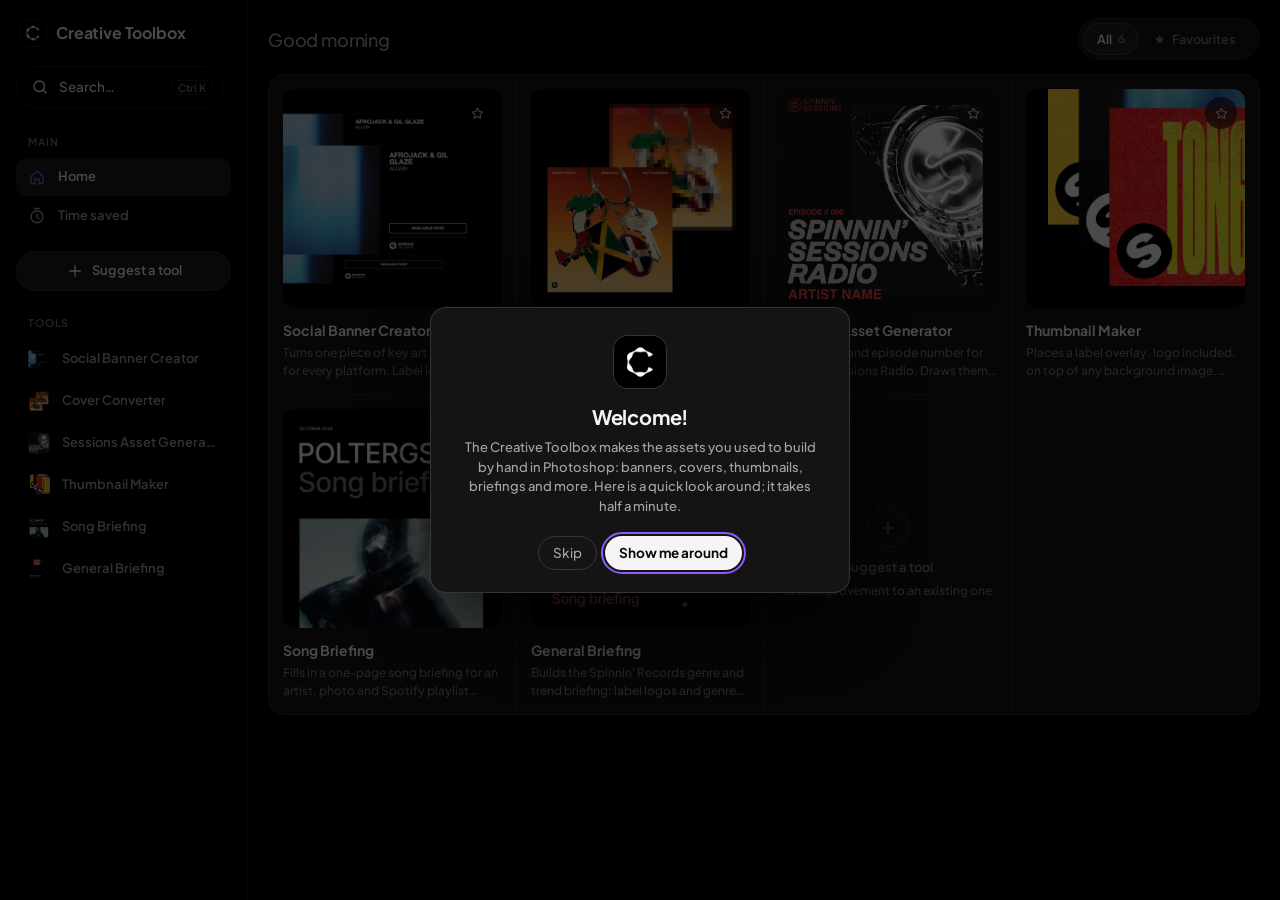
==== commit 7a1e5d71: "Welcome tour on the first visit to the Creative Toolbox A short walk past the tools, the sidebar, se" ====
--- a/index.html
+++ b/index.html
@@ -11,6 +11,7 @@
 <link rel="stylesheet" href="shared/motion.css">
 <link rel="stylesheet" href="shared/shell.css">
 <script src="shared/motion.js" defer></script>
+<script src="shared/tour.js" defer></script>
 <style>
   /* ---------- Toolbox design system ----------
      An app on black: navigation left, the work on the right.
@@ -123,10 +124,12 @@
   /* milestone */
   .milestone{ display: flex; flex-direction: column; }
   /* a ring of ticks, filled up to where the team is */
-  .gauge{ position: relative; width: 210px; max-width: 100%; aspect-ratio: 1; margin: 0 auto; }
-  .gauge svg{ width: 100%; height: 100%; display: block; }
+  /* the ring takes all the room the cell has left (it is as tall as the chart next to it) */
+  .gauge{ position: relative; flex: 1 1 0; min-height: 190px; width: 100%; display: grid; place-items: center; }
+  /* the ring is open at the bottom, so the picture stops just below its ends */
+  .gauge svg{ height: 100%; width: auto; max-width: 100%; max-height: 280px; aspect-ratio: 200 / 172; display: block; }
   .gauge line{ stroke-linecap: round; stroke-width: 3.2; transition: stroke .25s ease; }
-  .gauge-in{ position: absolute; inset: 0; display: flex; flex-direction: column; align-items: center; justify-content: center; text-align: center; }
+  .gauge-in{ position: absolute; inset: 0; transform: translateY(7%); display: flex; flex-direction: column; align-items: center; justify-content: center; text-align: center; }
   .gauge-goal{ font-size: 36px; font-weight: 700; letter-spacing: -0.03em; line-height: 1; }
   .gauge-goal small{ font-size: 18px; color: var(--muted); font-weight: 600; }
   .gauge-pct{ font-size: 12px; color: var(--muted); font-weight: 600; margin-top: 6px; }
@@ -307,7 +310,7 @@
         <div class="cell c4 milestone">
           <div class="cell-head">Next milestone<span class="end" id="msLeft"></span></div>
           <div class="gauge" id="gauge">
-            <svg viewBox="0 0 200 200" id="gaugeSvg" aria-hidden="true"></svg>
+            <svg viewBox="0 0 200 172" id="gaugeSvg" aria-hidden="true"></svg>
             <div class="gauge-in">
               <span class="gauge-goal" id="msGoal">–</span>
               <span class="gauge-pct" id="msPct"></span>
@@ -646,16 +649,15 @@
 
 
   // ---------- milestone ----------
-  // 1, 2.5, 5 hours, then every 5 hours (the same list as worker/usage.js)
-  const milestones = h => { const l = [1, 2.5, 5]; for (let m = 10; m <= h + 5; m += 5) l.push(m); return l; };
+  // 1, 2.5, 5, 10, 25, 50, 100, 250, ... hours (the same list as worker/usage.js), up to the first one still ahead
+  const milestones = h => { const l = []; for (let p = 1; !l.length || l[l.length - 1] <= h; p *= 10) l.push(p, p * 2.5, p * 5); return l; };
   let milestoneFor = null;   // the total it was last drawn for, so new numbers arriving for the same total do not replay it
   function renderMilestone() {
     const all = data.allTime ? data.allTime.minutes : 0;
     if (all === milestoneFor && $('gaugeSvg').childElementCount) return;
     milestoneFor = all;
-    const h = all / 60, list = milestones(h), next = list.find(m => m > h), prev = list.filter(m => m <= h).pop() || 0;
-    // the ring shows the way from the last milestone to the next one
-    const pct = Math.min(100, (h - prev) / (next - prev) * 100), left = Math.max(0, next * 60 - all);
+    const h = all / 60, list = milestones(h), next = list.find(m => m > h);
+    const pct = Math.min(100, h / next * 100), left = Math.max(0, next * 60 - all);   // the ring: how far the team is towards the next one
     $('msGoal').innerHTML = next.toLocaleString('en-GB') + '<small>h</small>';
     $('msPct').textContent = h ? fmt(all) + ' · ' + Math.floor(pct) + '%' : 'the first goal';
     $('msLeft').textContent = fmt(left) + ' to go';
@@ -726,7 +728,7 @@
     $('calDays').textContent = used + ' days';
     $('calDaysSub').textContent = 'with exports, out of the last ' + span;
     $('calBest').textContent = best ? fmt(best.v) : '–';
-    $('calBestSub').textContent = best ? 'best day · ' + best.day.toLocaleDateString('en-GB', { weekday: 'short', day: 'numeric', month: 'short' }) : 'best day appears after the first export';
+    $('calBestSub').textContent = best ? 'saved on the best day · ' + best.day.toLocaleDateString('en-GB', { weekday: 'short', day: 'numeric', month: 'short' }) : 'the most saved in one day appears after the first export';
   }
 
   shell.onChange(renderTools);
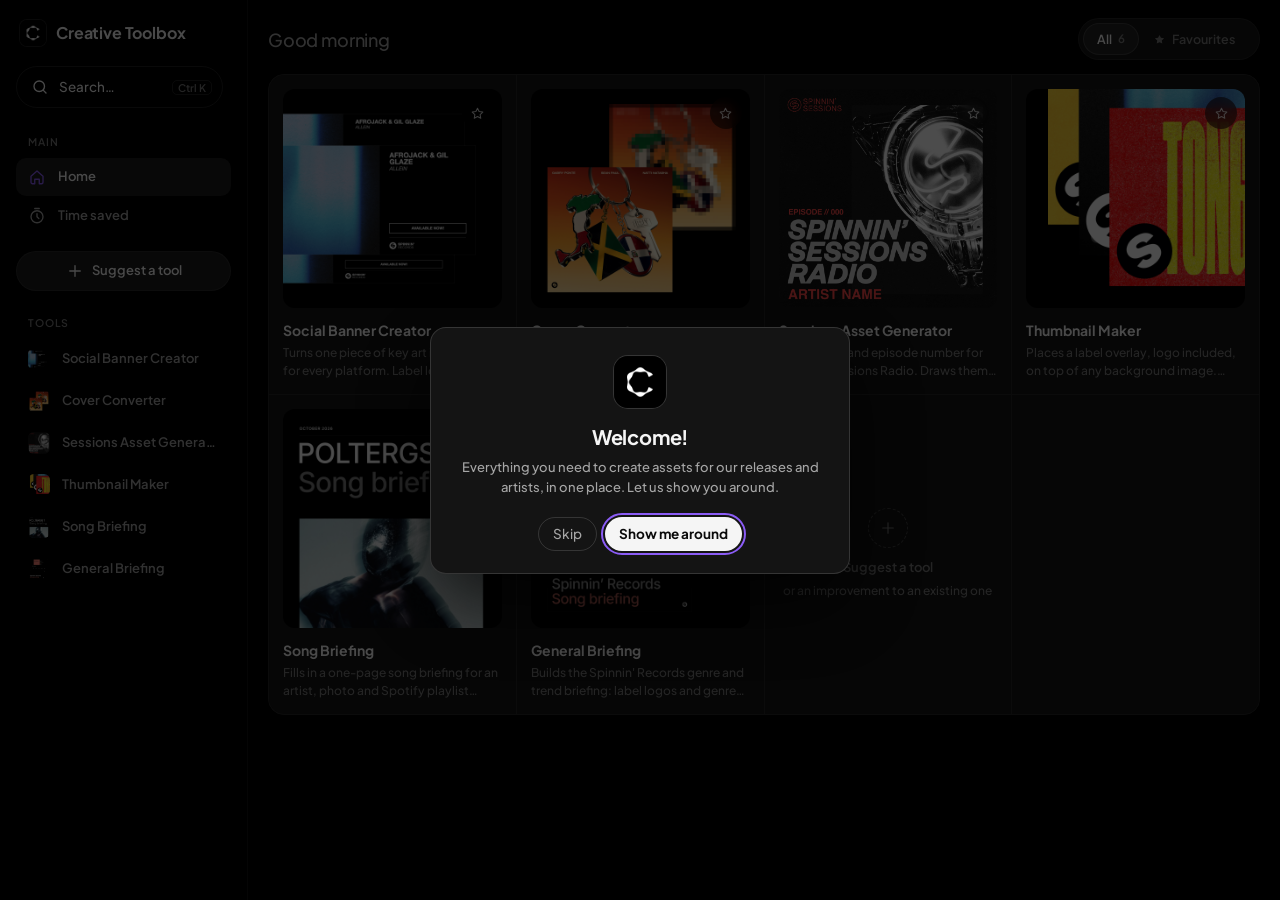
==== commit a05e23e9: "Access requests are hard to miss; the Access page updates itself - A new request sends the admin a n" ====
--- a/index.html
+++ b/index.html
@@ -67,6 +67,14 @@
   .seg button span{ font-weight: 600; color: var(--faint); font-size: 11.5px; }
   .seg svg{ width: 13px; height: 13px; fill: currentColor; }
   .seg button.on svg{ color: var(--orange); }
+  /* the admin: people waiting for access */
+  .waiting{ display: flex; align-items: center; gap: 12px; padding: 12px 14px 12px 16px; margin-bottom: 14px; border-radius: var(--r); background: rgba(139,92,246,0.1); border: 1px solid rgba(139,92,246,0.45); }
+  .waiting .wi{ width: 32px; height: 32px; border-radius: 9999px; background: var(--purple); color: #fff; display: grid; place-items: center; flex: none; }
+  .waiting .wi svg{ width: 16px; height: 16px; stroke: currentColor; fill: none; stroke-width: 2; stroke-linecap: round; stroke-linejoin: round; }
+  .waiting b{ font-size: 13.5px; font-weight: 700; }
+  .waiting span{ display: block; font-size: 12px; color: var(--muted); }
+  .waiting a{ margin-left: auto; height: 34px; padding: 0 16px; border-radius: 9999px; background: #f5f5f5; color: #0a0a0a; font-weight: 700; font-size: 12.5px; display: inline-flex; align-items: center; white-space: nowrap; }
+  .waiting a:hover{ background: #fff; }
   .no-favs{ display: flex; flex-direction: column; align-items: center; text-align: center; gap: 6px; padding: 70px 20px; border: 1px dashed var(--line-2); border-radius: var(--r); color: var(--muted); }
   .no-favs span{ width: 48px; height: 48px; border-radius: 9999px; background: var(--panel); display: grid; place-items: center; color: var(--orange); margin-bottom: 6px; }
   .no-favs svg{ width: 20px; height: 20px; fill: currentColor; }
@@ -200,6 +208,11 @@
           <button type="button" role="tab" aria-selected="false" data-show="fav"><svg viewBox="0 0 24 24"><path d="M12 3.5l2.6 5.3 5.9.9-4.3 4.1 1 5.8L12 16.9l-5.2 2.7 1-5.8-4.3-4.1 5.9-.9z"/></svg>Favourites <span id="cFav"></span></button>
         </div>
       </div>
+      <div class="waiting" id="waiting" hidden>
+        <span class="wi"><svg viewBox="0 0 24 24"><circle cx="9" cy="8" r="4"/><path d="M2 21a7 7 0 0 1 14 0M19 8v6M16 11h6"/></svg></span>
+        <div><b id="waitingText"></b><span>Accept or decline them on the Access page.</span></div>
+        <a href="/admin#requests">Review</a>
+      </div>
       <div class="board" id="toolGrid">
 
         <div class="tile-wrap" data-tool="/banner-generator/">
@@ -349,6 +362,8 @@
   const firstName = (shell.user.name || '').split(/\s+/)[0];
   $('greeting').textContent = hello + (firstName ? ', ' + firstName : '');
   if (!served) document.querySelectorAll('[data-not-admin]').forEach(e => e.remove());   // a file preview shows the admin's launcher
+  // the admin sees straight away when people are waiting for access
+  if (shell.pending) { $('waitingText').textContent = shell.pending === 1 ? '1 person is waiting for access' : shell.pending + ' people are waiting for access'; $('waiting').hidden = false; }
 
   // ---------- views: Home and Time saved ----------
   function showView() {
